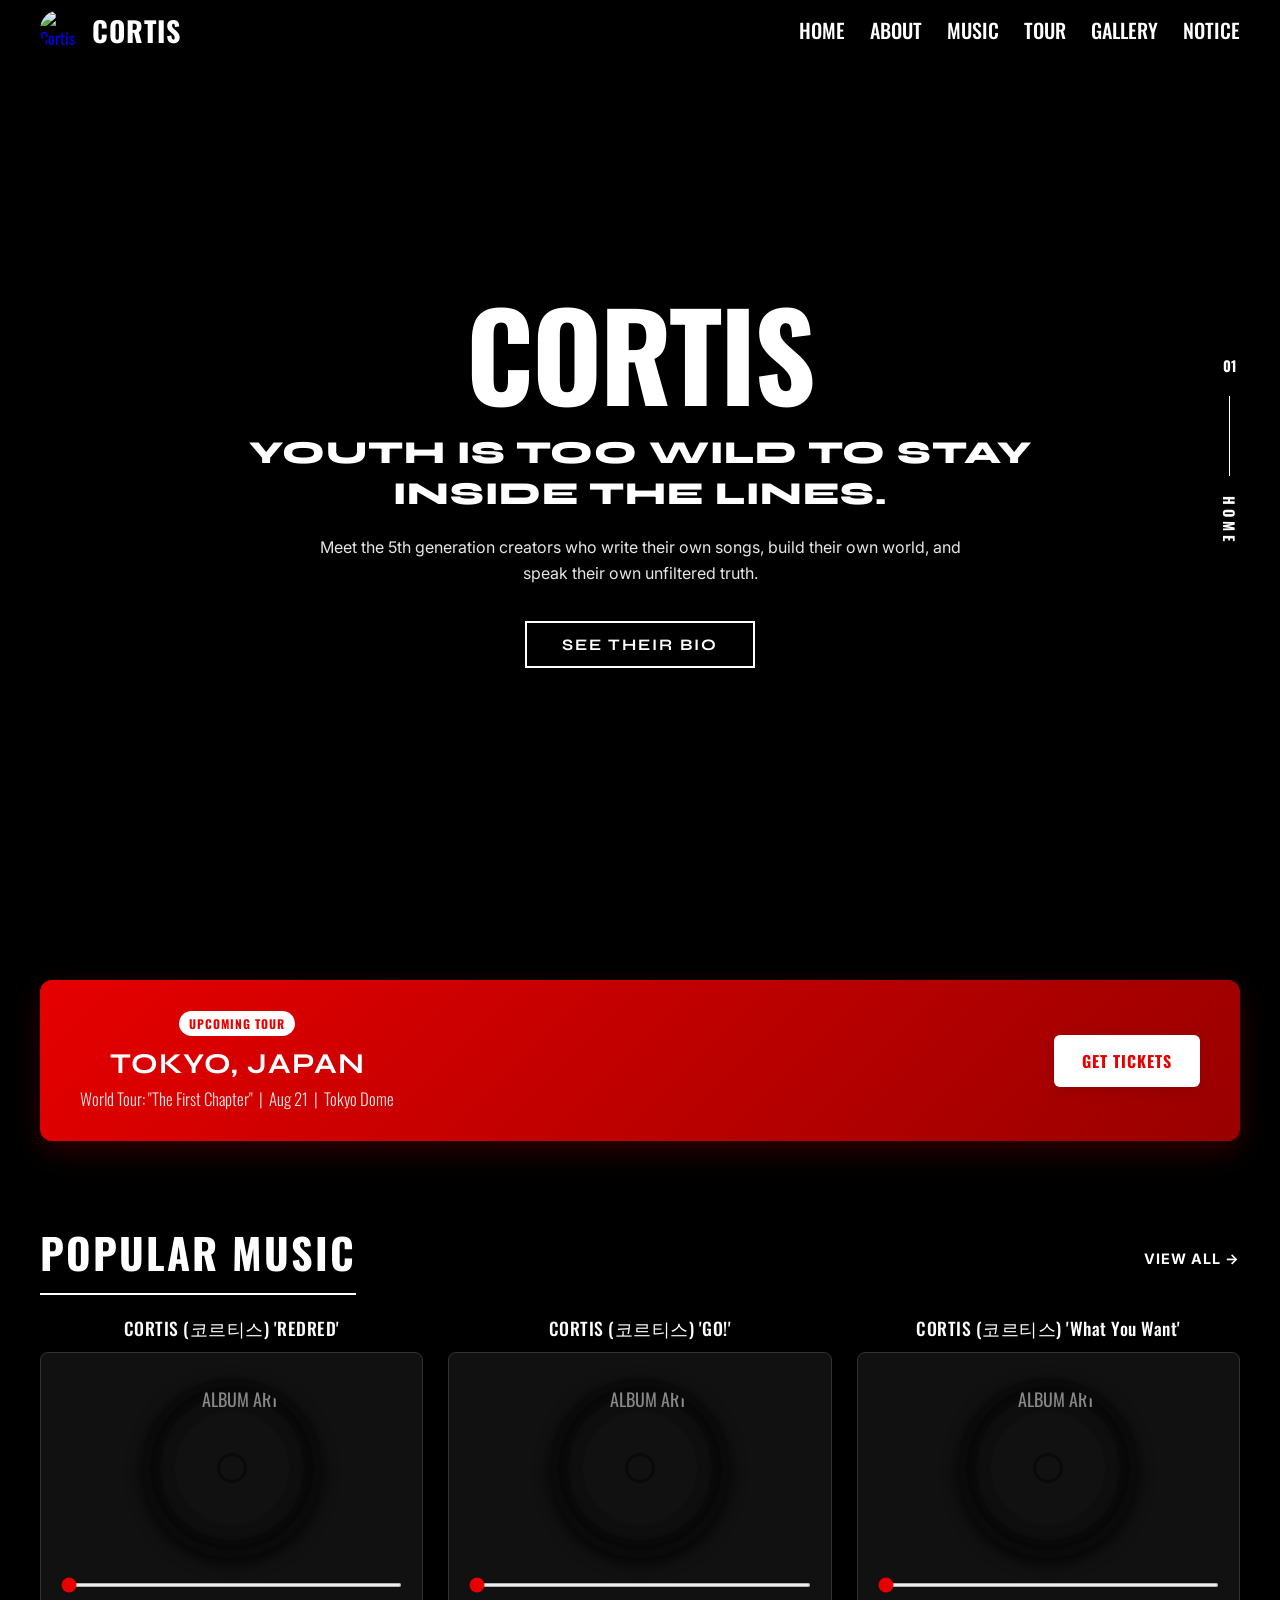
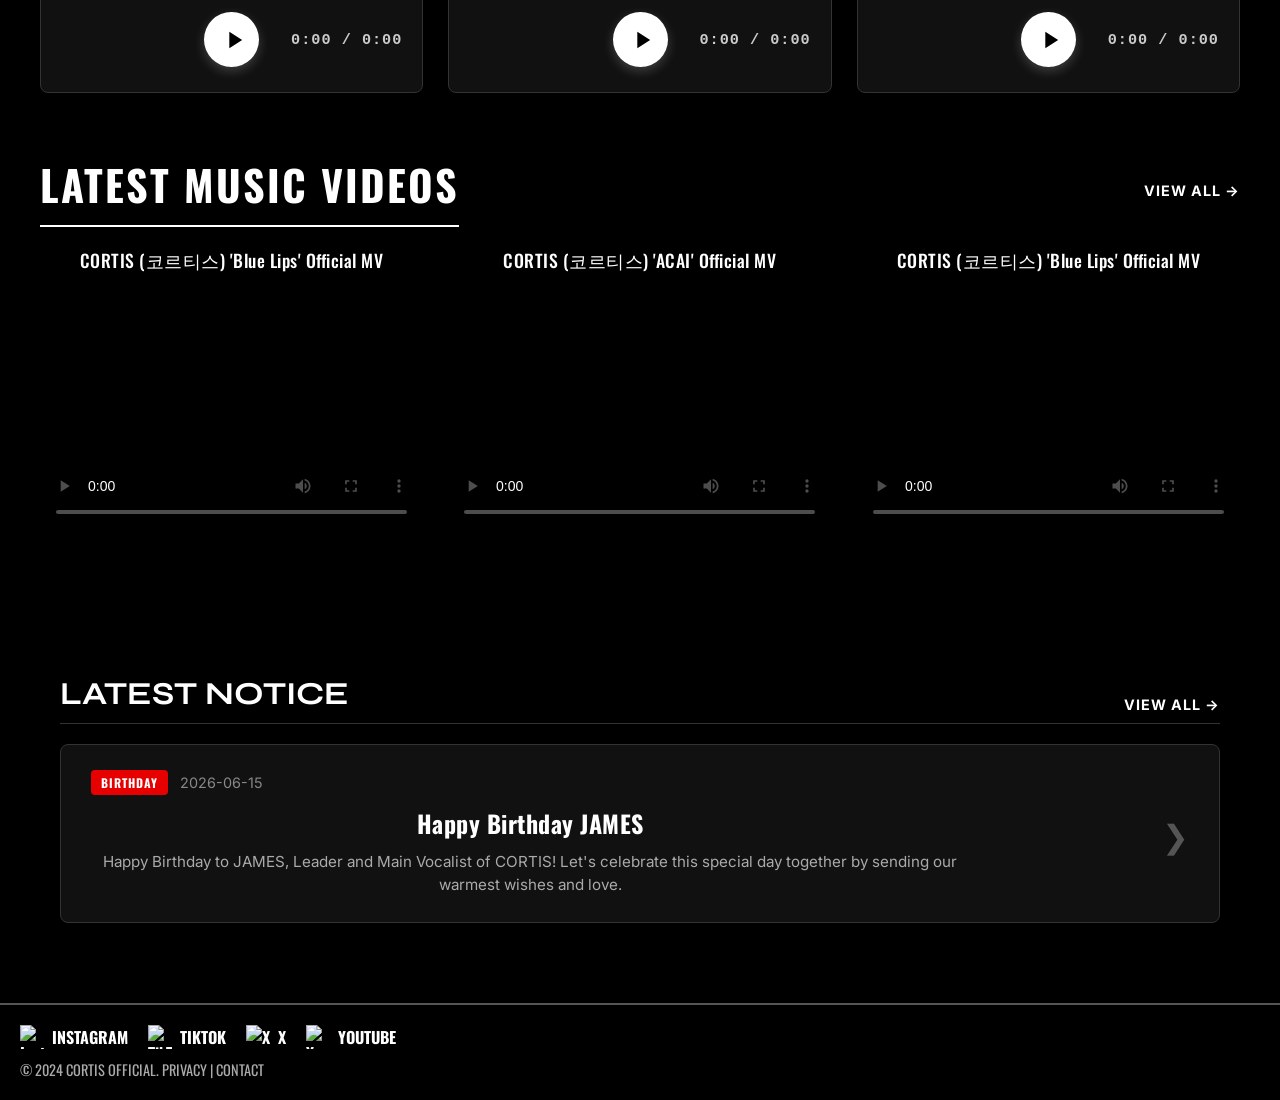
==== index.html @ 3b278965 "Add files via upload" ====
<!DOCTYPE html>
<html lang="en">

<head>
    <meta charset="UTF-8">
    <meta name="viewport" content="width=device-width, initial-scale=1.0">
    <title>Cortis</title>
    <!-- Load Oswald font to match the image font -->
    <link rel="preconnect" href="https://fonts.googleapis.com">
    <link rel="preconnect" href="https://fonts.gstatic.com" crossorigin>
    <link
        href="https://fonts.googleapis.com/css2?family=Oswald:wght@500;700&family=Inter:wght@400&family=Syne:wght@800&display=swap"
        rel="stylesheet">
    <link rel="stylesheet" href="index.css
    ">
</head>

<body>

    <!-- Header / Navigation Bar -->
    <header>
        <div class="logo-container">
            <a href="index.html" class="profile-logo" style="text-decoration: none;">
                <img src="images/CORTISLOGO.png" alt="Cortis Logo">
            </a>
            <a href="index.html" class="logo-brand">CORTIS</a>
        </div>

        <nav class="nav-menu" id="navMenu">
            <a href="index.html">HOME</a>
            <a href="about.html">ABOUT</a>
            <div class="dropdown">
                <a href="music.html">MUSIC</a>
                <div class="dropdown-content">
                    <a href="videos.html">VIDEOS</a>
                </div>
            </div>
            <a href="jadwal_konser.html">TOUR</a>
            <a href="galeri.html">GALLERY</a>
            <a href="notice.html">NOTICE</a>
        </nav>

        <button class="menu-toggle" id="menuToggle" aria-label="Toggle Menu">
            <span class="bar"></span>
            <span class="bar"></span>
            <span class="bar"></span>
        </button>
    </header>

    <!-- SIDE INDICATOR -->
    <div class="side-indicator">
        <div class="side-number">01</div>
        <div class="side-line"></div>
        <div class="side-text">HOME</div>
    </div>

    <!-- Main Content -->
    <main>
        <div class="main">
            <div class="hero-content">
                <!-- Main Title -->
                <h1 class="main-title">CORTIS</h1>
                <p class="hero-tagline">YOUTH IS TOO WILD TO STAY<br>INSIDE THE LINES.</p>
                <p class="hero-desc">
                    Meet the 5th generation creators who write their own songs, build their own world, and speak their
                    own unfiltered truth.
                </p>

                <!-- Action Button -->
                <a href="about.html" class="bio-btn">SEE THEIR BIO</a>
            </div>
        </div>
        <div class="scroll-content-area">

            <!-- UPCOMING TOUR BANNER -->
            <div class="tour-banner" style="max-width: 1200px; width: 100%; margin: 0 auto 40px auto; background: linear-gradient(135deg, #e60000 0%, #990000 100%); color: white; padding: 30px 40px; border-radius: 12px; display: flex; justify-content: space-between; align-items: center; flex-wrap: wrap; gap: 20px; box-shadow: 0 10px 30px rgba(230, 0, 0, 0.2);">
                <div>
                    <span style="display: inline-block; background: #fff; color: #e60000; font-size: 0.75rem; font-weight: bold; padding: 4px 10px; border-radius: 20px; margin-bottom: 10px; letter-spacing: 1px;">UPCOMING TOUR</span>
                    <h2 style="margin: 0; font-family: 'Syne', sans-serif; font-size: 1.8rem; letter-spacing: 1px; text-transform: uppercase;">Tokyo, Japan</h2>
                    <p style="margin: 5px 0 0 0; font-size: 1.05rem; opacity: 0.9; font-weight: 300;">World Tour: "The First Chapter" &nbsp;|&nbsp; Aug 21 &nbsp;|&nbsp; Tokyo Dome</p>
                </div>
                <a href="jadwal_konser.html" style="background: white; color: #e60000; padding: 14px 28px; text-decoration: none; font-weight: bold; border-radius: 6px; font-size: 1rem; text-transform: uppercase; letter-spacing: 1px; transition: transform 0.2s, box-shadow 0.2s; box-shadow: 0 4px 15px rgba(0,0,0,0.1);" onmouseover="this.style.transform='translateY(-2px)'; this.style.boxShadow='0 6px 20px rgba(0,0,0,0.15)'" onmouseout="this.style.transform='translateY(0)'; this.style.boxShadow='0 4px 15px rgba(0,0,0,0.1)'">Get Tickets</a>
            </div>
            <!-- AREA AFTER SCROLL: MUSIC & VIDEO SECTION -->
            <div class="media-section">
                <!-- Music Section -->
                <div class="music-block">
                    <div style="display: flex; justify-content: space-between; align-items: center; margin-bottom: 20px;">
                        <h2 style="margin: 0;">Popular Music</h2>
                        <a href="music.html" style="color: #fff; text-decoration: none; font-family: 'Inter', sans-serif; font-weight: bold; font-size: 0.9rem; letter-spacing: 1px; transition: opacity 0.2s;" onmouseover="this.style.opacity='0.7'" onmouseout="this.style.opacity='1'">VIEW ALL &rarr;</a>
                    </div>
                    <div class="music-grid">
                        <!-- Local Audio Player -->
                        <div style="display: flex; flex-direction: column; gap: 10px; width: 100%; max-width: 450px;">
                            <h3 style="margin: 0; font-size: 1.1rem; font-weight: 500; letter-spacing: 0.5px;">CORTIS
                                (코르티스) 'REDRED'</h3>
                            <div class="media-card"
                                style="padding: 25px 20px; border-radius: 8px; background: #111; border: 1px solid #333; height: auto; flex-direction: column; justify-content: center; align-items: center; gap: 20px;">
                                <div class="vinyl-record" id="vinylRecord" style="margin-bottom: 5px;">
                                    <img src="thumnails music/thumnail music 1.jpg" alt="Album Art">
                                    <div class="vinyl-hole"></div>
                                </div>

                                <!-- Progress Bar -->
                                <input type="range" id="progressBar" value="0" min="0" max="100"
                                    style="width: 100%; cursor: pointer; accent-color: #e60000; height: 4px; margin-bottom: 5px; background: #333; outline: none; border-radius: 2px;">

                                <!-- Controls Row -->
                                <div
                                    style="width: 100%; display: flex; justify-content: space-between; align-items: center;">
                                    <div style="flex: 1;"></div>
                                    <button id="playPauseBtn"
                                        style="background: #ffffff; border: none; width: 55px; height: 55px; border-radius: 50%; display: flex; justify-content: center; align-items: center; cursor: pointer; transition: transform 0.2s ease, background 0.2s; box-shadow: 0 4px 12px rgba(255,255,255,0.2);"
                                        onmouseover="this.style.transform='scale(1.1)'; this.style.background='#f0f0f0'"
                                        onmouseout="this.style.transform='scale(1)'; this.style.background='#ffffff'">
                                        <!-- Play Icon -->
                                        <svg id="playIcon" viewBox="0 0 24 24" width="28" height="28" fill="#000000"
                                            style="margin-left: 4px;">
                                            <path d="M8 5v14l11-7z" />
                                        </svg>
                                        <!-- Pause Icon -->
                                        <svg id="pauseIcon" viewBox="0 0 24 24" width="28" height="28" fill="#000000"
                                            style="display: none;">
                                            <path d="M6 19h4V5H6v14zm8-14v14h4V5h-4z" />
                                        </svg>
                                    </button>
                                    <div style="flex: 1; display: flex; justify-content: flex-end;">
                                        <span id="timeDisplay"
                                            style="color: #ccc; font-size: 0.95rem; font-family: monospace; letter-spacing: 1px; font-weight: bold;">0:00
                                            / 0:00</span>
                                    </div>
                                    <audio id="audioPlayer" style="display: none;">
                                        <source src="musics/CORTIS (코르티스) 'REDRED'.mp3" type="audio/mpeg">
                                    </audio>
                                </div>
                            </div>
                        </div>
                        <!-- Audio Player 2: GO! -->
                        <div style="display: flex; flex-direction: column; gap: 10px; width: 100%; max-width: 450px;">
                            <h3 style="margin: 0; font-size: 1.1rem; font-weight: 500; letter-spacing: 0.5px;">CORTIS
                                (코르티스) 'GO!'</h3>
                            <div class="media-card"
                                style="padding: 25px 20px; border-radius: 8px; background: #111; border: 1px solid #333; height: auto; flex-direction: column; justify-content: center; align-items: center; gap: 20px;">
                                <div class="vinyl-record" id="vinylRecord2" style="margin-bottom: 5px;">
                                    <img src="thumnails music/thumnail music 2.jpg" alt="Album Art">
                                    <div class="vinyl-hole"></div>
                                </div>

                                <!-- Progress Bar -->
                                <input type="range" id="progressBar2" value="0" min="0" max="100"
                                    style="width: 100%; cursor: pointer; accent-color: #e60000; height: 4px; margin-bottom: 5px; background: #333; outline: none; border-radius: 2px;">

                                <!-- Controls Row -->
                                <div
                                    style="width: 100%; display: flex; justify-content: space-between; align-items: center;">
                                    <div style="flex: 1;"></div>
                                    <button id="playPauseBtn2"
                                        style="background: #ffffff; border: none; width: 55px; height: 55px; border-radius: 50%; display: flex; justify-content: center; align-items: center; cursor: pointer; transition: transform 0.2s ease, background 0.2s; box-shadow: 0 4px 12px rgba(255,255,255,0.2);"
                                        onmouseover="this.style.transform='scale(1.1)'; this.style.background='#f0f0f0'"
                                        onmouseout="this.style.transform='scale(1)'; this.style.background='#ffffff'">
                                        <svg id="playIcon2" viewBox="0 0 24 24" width="28" height="28" fill="#000000"
                                            style="margin-left: 4px;">
                                            <path d="M8 5v14l11-7z" />
                                        </svg>
                                        <svg id="pauseIcon2" viewBox="0 0 24 24" width="28" height="28" fill="#000000"
                                            style="display: none;">
                                            <path d="M6 19h4V5H6v14zm8-14v14h4V5h-4z" />
                                        </svg>
                                    </button>
                                    <div style="flex: 1; display: flex; justify-content: flex-end;">
                                        <span id="timeDisplay2"
                                            style="color: #ccc; font-size: 0.95rem; font-family: monospace; letter-spacing: 1px; font-weight: bold;">0:00
                                            / 0:00</span>
                                    </div>
                                    <audio id="audioPlayer2" style="display: none;">
                                        <source src="musics/CORTIS (코르티스) 'GO!'.mp3" type="audio/mpeg">
                                    </audio>
                                </div>
                            </div>
                        </div>
                        <!-- Audio Player 3: What You Want -->
                        <div style="display: flex; flex-direction: column; gap: 10px; width: 100%; max-width: 450px;">
                            <h3 style="margin: 0; font-size: 1.1rem; font-weight: 500; letter-spacing: 0.5px;">CORTIS
                                (코르티스) 'What You Want'</h3>
                            <div class="media-card"
                                style="padding: 25px 20px; border-radius: 8px; background: #111; border: 1px solid #333; height: auto; flex-direction: column; justify-content: center; align-items: center; gap: 20px;">
                                <div class="vinyl-record" id="vinylRecord3" style="margin-bottom: 5px;">
                                    <img src="thumnails music/thumnail music what you want.jpg" alt="Album Art">
                                    <div class="vinyl-hole"></div>
                                </div>

                                <!-- Progress Bar -->
                                <input type="range" id="progressBar3" value="0" min="0" max="100"
                                    style="width: 100%; cursor: pointer; accent-color: #e60000; height: 4px; margin-bottom: 5px; background: #333; outline: none; border-radius: 2px;">

                                <!-- Controls Row -->
                                <div
                                    style="width: 100%; display: flex; justify-content: space-between; align-items: center;">
                                    <div style="flex: 1;"></div>
                                    <button id="playPauseBtn3"
                                        style="background: #ffffff; border: none; width: 55px; height: 55px; border-radius: 50%; display: flex; justify-content: center; align-items: center; cursor: pointer; transition: transform 0.2s ease, background 0.2s; box-shadow: 0 4px 12px rgba(255,255,255,0.2);"
                                        onmouseover="this.style.transform='scale(1.1)'; this.style.background='#f0f0f0'"
                                        onmouseout="this.style.transform='scale(1)'; this.style.background='#ffffff'">
                                        <svg id="playIcon3" viewBox="0 0 24 24" width="28" height="28" fill="#000000"
                                            style="margin-left: 4px;">
                                            <path d="M8 5v14l11-7z" />
                                        </svg>
                                        <svg id="pauseIcon3" viewBox="0 0 24 24" width="28" height="28" fill="#000000"
                                            style="display: none;">
                                            <path d="M6 19h4V5H6v14zm8-14v14h4V5h-4z" />
                                        </svg>
                                    </button>
                                    <div style="flex: 1; display: flex; justify-content: flex-end;">
                                        <span id="timeDisplay3"
                                            style="color: #ccc; font-size: 0.95rem; font-family: monospace; letter-spacing: 1px; font-weight: bold;">0:00
                                            / 0:00</span>
                                    </div>
                                    <audio id="audioPlayer3" style="display: none;">
                                        <source src="musics/CORTIS (코르티스) 'What You Want'.mp3" type="audio/mpeg">
                                    </audio>
                                </div>
                            </div>
                        </div>
                    </div>
                </div>

                <!-- Video Section -->
                <div class="video-block">
                    <div style="display: flex; justify-content: space-between; align-items: center; margin-bottom: 20px;">
                        <h2 style="margin: 0;">Latest Music Videos</h2>
                        <a href="videos.html" style="color: #fff; text-decoration: none; font-family: 'Inter', sans-serif; font-weight: bold; font-size: 0.9rem; letter-spacing: 1px; transition: opacity 0.2s;" onmouseover="this.style.opacity='0.7'" onmouseout="this.style.opacity='1'">VIEW ALL &rarr;</a>
                    </div>
                    <div class="video-grid">
                        <div style="display: flex; flex-direction: column; gap: 10px;">
                            <h3 style="margin: 0; font-size: 1.1rem; font-weight: 500; letter-spacing: 0.5px;">CORTIS
                                (코르티스) 'Blue Lips' Official MV</h3>
                            <div class="media-card"
                                style="padding: 0; overflow: hidden; border: none; border-radius: 8px; background: #000; flex-grow: 1;">
                                <video width="100%" height="100%" controls style="object-fit: cover; outline: none;"
                                    poster="thumnails/thumnail 1.jpg">
                                    <source src="videos/YTDown.com_YouTube_Media_hOIY3OhvD94_001_1080p.mp4"
                                        type="video/mp4">
                                    Your browser does not support video playback.
                                </video>
                            </div>
                        </div>
                        <div style="display: flex; flex-direction: column; gap: 10px;">
                            <h3 style="margin: 0; font-size: 1.1rem; font-weight: 500; letter-spacing: 0.5px;">CORTIS
                                (코르티스) 'ACAI' Official MV</h3>
                            <div class="media-card"
                                style="padding: 0; overflow: hidden; border: none; border-radius: 8px; background: #000; flex-grow: 1;">
                                <video width="100%" height="100%" controls style="object-fit: cover; outline: none;"
                                    poster="thumnails/thumnail 2.jpg">
                                    <source src="videos/YTDown.com_YouTube_Media_nCElUD0jvgo_001_1080p.mp4"
                                        type="video/mp4">
                                    Your browser does not support video playback.
                                </video>
                            </div>
                        </div>
                        <div style="display: flex; flex-direction: column; gap: 10px;">
                            <h3 style="margin: 0; font-size: 1.1rem; font-weight: 500; letter-spacing: 0.5px;">CORTIS
                                (코르티스) 'Blue Lips' Official MV</h3>
                            <div class="media-card"
                                style="padding: 0; overflow: hidden; border: none; border-radius: 8px; background: #000; flex-grow: 1;">
                                <video width="100%" height="100%" controls style="object-fit: cover; outline: none;"
                                    poster="thumnails/thumbnail 3.jpg">
                                    <source src="videos/YTDown.com_YouTube_Media_kRpaqR5sbf0_001_1080p.mp4"
                                        type="video/mp4">
                                    Your browser does not support video playback.
                                </video>
                            </div>
                        </div>
                    </div>
                    </div>
                </div>
            </div>

            <!-- LATEST NOTICE SECTION -->
            <div class="latest-notice-section" style="max-width: 1200px; width: 100%; margin: 60px auto 40px auto; padding: 0 20px;">
                <div style="display: flex; justify-content: space-between; align-items: flex-end; border-bottom: 1px solid #333; padding-bottom: 10px; margin-bottom: 20px;">
                    <h2 style="font-family: 'Syne', sans-serif; font-size: 2rem; margin: 0; color: #fff;">LATEST NOTICE</h2>
                    <a href="notice.html" style="color: #fff; text-decoration: none; font-family: 'Inter', sans-serif; font-weight: bold; font-size: 0.9rem; letter-spacing: 1px; transition: opacity 0.2s;" onmouseover="this.style.opacity='0.7'" onmouseout="this.style.opacity='1'">VIEW ALL &rarr;</a>
                </div>
                
                <a href="notice.html" style="text-decoration: none; color: inherit; display: block;">
                    <div class="notice-card" style="background: #111; border: 1px solid #333; border-radius: 8px; padding: 25px 30px; display: flex; justify-content: space-between; align-items: center; transition: background 0.3s, transform 0.2s;" onmouseover="this.style.background='#1a1a1a'; this.style.transform='translateY(-2px)'" onmouseout="this.style.background='#111'; this.style.transform='translateY(0)'">
                        <div style="display: flex; flex-direction: column; gap: 10px; max-width: 80%;">
                            <div style="display: flex; align-items: center; gap: 12px;">
                                <span style="background: #e60000; color: white; padding: 4px 10px; border-radius: 4px; font-size: 0.75rem; font-weight: bold; letter-spacing: 1px; text-transform: uppercase;">Birthday</span>
                                <span style="color: #888; font-family: 'Inter', sans-serif; font-size: 0.9rem;">2026-06-15</span>
                            </div>
                            <h3 style="margin: 0; font-family: 'Oswald', sans-serif; font-size: 1.5rem; letter-spacing: 0.5px; color: #fff;">Happy Birthday JAMES</h3>
                            <p style="margin: 0; color: #aaa; font-family: 'Inter', sans-serif; font-size: 0.95rem; line-height: 1.5; display: -webkit-box; -webkit-line-clamp: 2; -webkit-box-orient: vertical; overflow: hidden;">Happy Birthday to JAMES, Leader and Main Vocalist of CORTIS! Let's celebrate this special day together by sending our warmest wishes and love.</p>
                        </div>
                        <div style="color: #555; font-size: 2rem; transition: color 0.2s;" onmouseover="this.style.color='#fff'" onmouseout="this.style.color='#555'">
                            &#10095;
                        </div>
                    </div>
                </a>
            </div>

        </div>
    </main>

    <!-- FOOTER -->
    <footer>
        <div class="footer-social">
            <a href="https://www.instagram.com/cortis/" target="_blank"
                style="display: flex; align-items: center; gap: 8px; text-decoration: none; color: inherit; transition: opacity 0.2s;"><img src="images/instagram.png" alt="Instagram"
                    class="footer-icon" style="filter: none;"> INSTAGRAM</a>
            <a href="https://www.tiktok.com/@cortis_bighit" target="_blank"
                style="display: flex; align-items: center; gap: 8px; text-decoration: none; color: inherit; transition: opacity 0.2s;"><img src="images/tiktok.png" alt="TikTok"
                    class="footer-icon" style="filter: none;"> TIKTOK</a>
            <a href="https://x.com/cortis_bighit" target="_blank"
                style="display: flex; align-items: center; gap: 8px; text-decoration: none; color: inherit; transition: opacity 0.2s;"><img src="images/x.png" alt="X"
                    class="footer-icon" style="filter: none;" > X</a>
            <a href="https://youtube.com/@cortis_bighit?si=zvE_dOeq7-w3zoBZ" target="_blank"
                style="display: flex; align-items: center; gap: 8px; text-decoration: none; color: inherit; transition: opacity 0.2s;"
                onmouseover="this.style.opacity='0.7'" onmouseout="this.style.opacity='1'">
                <img src="images/Youtube.png" alt="Youtube" class="footer-icon" style="filter: none;"> YOUTUBE
            </a>
        </div>
        <div class="footer-bottom">
            &copy; 2024 CORTIS OFFICIAL. PRIVACY | CONTACT
        </div>
    </footer>

    <script>
        const menuToggle = document.getElementById('menuToggle');
        const navMenu = document.getElementById('navMenu');

        menuToggle.addEventListener('click', () => {
            menuToggle.classList.toggle('active');
            navMenu.classList.toggle('active');
            document.body.classList.toggle('no-scroll');
        });

        // Close menu when a link is clicked
        const navLinks = document.querySelectorAll('.nav-menu a');
        navLinks.forEach(link => {
            link.addEventListener('click', () => {
                menuToggle.classList.remove('active');
                navMenu.classList.remove('active');
                document.body.classList.remove('no-scroll');
            });
        });

        // Custom Audio Player & Vinyl Animation Logic
        const formatTime = (time) => {
            if (isNaN(time)) return "0:00";
            const minutes = Math.floor(time / 60);
            const seconds = Math.floor(time % 60).toString().padStart(2, '0');
            return `${minutes}:${seconds}`;
        };

        // Daftar semua player
        const players = [
            { audio: 'audioPlayer', vinyl: 'vinylRecord', btn: 'playPauseBtn', play: 'playIcon', pause: 'pauseIcon', time: 'timeDisplay', progress: 'progressBar' },
            { audio: 'audioPlayer2', vinyl: 'vinylRecord2', btn: 'playPauseBtn2', play: 'playIcon2', pause: 'pauseIcon2', time: 'timeDisplay2', progress: 'progressBar2' },
            { audio: 'audioPlayer3', vinyl: 'vinylRecord3', btn: 'playPauseBtn3', play: 'playIcon3', pause: 'pauseIcon3', time: 'timeDisplay3', progress: 'progressBar3' }
        ];

        // Fungsi untuk menghentikan semua player lain
        function stopAllExcept(currentAudioId) {
            players.forEach(p => {
                const audio = document.getElementById(p.audio);
                const vinyl = document.getElementById(p.vinyl);
                const playIcn = document.getElementById(p.play);
                const pauseIcn = document.getElementById(p.pause);
                if (p.audio !== currentAudioId && audio && !audio.paused) {
                    audio.pause();
                    if (vinyl) vinyl.style.animationPlayState = 'paused';
                    if (playIcn) playIcn.style.display = 'block';
                    if (pauseIcn) pauseIcn.style.display = 'none';
                }
            });
        }

        // Inisialisasi setiap player
        players.forEach(p => {
            const audio = document.getElementById(p.audio);
            const vinyl = document.getElementById(p.vinyl);
            const btn = document.getElementById(p.btn);
            const playIcn = document.getElementById(p.play);
            const pauseIcn = document.getElementById(p.pause);
            const timeTxt = document.getElementById(p.time);
            const prog = document.getElementById(p.progress);

            if (!audio || !btn) return;

            audio.addEventListener('loadedmetadata', () => {
                timeTxt.textContent = `0:00 / ${formatTime(audio.duration)}`;
                prog.max = audio.duration;
            });

            audio.addEventListener('timeupdate', () => {
                timeTxt.textContent = `${formatTime(audio.currentTime)} / ${formatTime(audio.duration)}`;
                prog.value = audio.currentTime;
            });

            prog.addEventListener('input', () => {
                audio.currentTime = prog.value;
            });

            btn.addEventListener('click', () => {
                if (audio.paused) {
                    stopAllExcept(p.audio);
                    audio.play();
                    playIcn.style.display = 'none';
                    pauseIcn.style.display = 'block';
                    vinyl.style.animationPlayState = 'running';
                } else {
                    audio.pause();
                    playIcn.style.display = 'block';
                    pauseIcn.style.display = 'none';
                    vinyl.style.animationPlayState = 'paused';
                }
            });

            audio.addEventListener('ended', () => {
                playIcn.style.display = 'block';
                pauseIcn.style.display = 'none';
                vinyl.style.animationPlayState = 'paused';
                audio.currentTime = 0;
                prog.value = 0;
                timeTxt.textContent = `0:00 / ${formatTime(audio.duration)}`;
            });
        });
    </script>
</body>

</html>
---- index.css ----
* {
    margin: 0;
    padding: 0;
    box-sizing: border-box;
}

::-webkit-scrollbar {
    display: none;
}
html, body {
    -ms-overflow-style: none;
    scrollbar-width: none;
}

body {
    font-family: 'Oswald', sans-serif;
    background-color: #000000; 
    color: #ffffff;
    display: flex;
    flex-direction: column; /* Memastikan konten memanjang ke bawah dengan rapi */
}

body.no-scroll {
    overflow: hidden;
}

/* --- NAVBAR BARU --- */
header {
    background-color: rgba(0, 0, 0, 0.85);
    backdrop-filter: blur(10px);
    display: flex; 
    align-items: center;
    justify-content: space-between;
    padding: 10px 40px;
    height: 60px;
    width: 100%;
    position: fixed; 
    top: 0;
    left: 0;
    z-index: 10;
}

.logo-container {
    display: flex;
    align-items: center;
    gap: 12px;
}

.logo-brand {
    color: #ffffff;
    font-size: 28px;
    font-weight: 700;
    text-transform: uppercase;
    letter-spacing: 1px;
    text-decoration: none;
}

.profile-logo {
    width: 40px;
    height: 40px;
    border-radius: 50%;
    overflow: hidden; 
    display: flex;
    justify-content: center;
    align-items: center;
}

.profile-logo img {
    width: 100%;
    height: 100%;
    object-fit: cover; 
}

.nav-menu {
    display: flex;
    gap: 25px; 
}

.nav-menu a {
    color: #ffffff;
    text-decoration: none;
    font-size: 20px;
    font-weight: 500;
    text-transform: uppercase;
    transition: opacity 0.2s, color 0.2s;
}

.nav-menu a:hover {
    color: #cccccc;
    opacity: 0.8;
}

.nav-socials {
    display: flex;
    gap: 15px;
    align-items: center;
    margin-left: 20px;
}

.nav-socials a {
    display: flex;
    align-items: center;
}

.social-icon {
    width: 24px;
    height: 24px;
    object-fit: contain;
    filter: invert(1);
    transition: transform 0.2s;
}

.social-icon:hover {
    transform: scale(1.1);
}

/* HAMBURGER TOGGLE BUTTON */
.menu-toggle {
    display: none;
    flex-direction: column;
    justify-content: space-between;
    width: 26px;
    height: 18px;
    background: transparent;
    border: none;
    cursor: pointer;
    padding: 0;
    z-index: 20;
}

.menu-toggle .bar {
    width: 100%;
    height: 2px;
    background-color: #ffffff;
    border-radius: 2px;
    transition: all 0.3s cubic-bezier(0.4, 0, 0.2, 1);
}

/* --- MAIN CONTENT STYLE --- */
main {
    flex: 1;
    display: flex;
    flex-direction: column;
    justify-content: center;
    align-items: center;
    text-align: center;
    margin-top: 60px; /* Agar konten tidak tertutup navbar fixed */
}

/* Bagian Latar Belakang Foto Utama */
.main {
    width: 100%;
    height: calc(100vh - 60px); /* Memenuhi satu layar penuh */
    background-image: url('images/profile.jpg');
    background-repeat: no-repeat;
    background-position: center top; /* Difokuskan ke atas agar wajah idol terlihat jelas */
    background-size: cover;
    background-color: #000000;
    position: relative;
    display: flex;
    justify-content: center;
    align-items: center;
    padding: 20px;
}

/* Efek gelap transparan standar di atas foto */
.main::before {
    content: '';
    position: absolute;
    top: 0;
    left: 0;
    width: 100%;
    height: 100%;
    background-color: rgba(0, 0, 0, 0.45);
    z-index: 1;
}

/* Area Konten di Bawah Foto */
.scroll-content-area {
    width: 100%;
    background-color: #000000; /* Latar belakang hitam polos yang bersih */
    padding: 80px 20px;
    display: flex;
    flex-direction: column;
    justify-content: center;
    align-items: center;
    text-align: center;
}

.hero-content {
    position: relative;
    z-index: 2;
    display: flex;
    flex-direction: column;
    align-items: center;
    max-width: 850px; 
}

.main-title {
    color: #ffffff;
    font-size: 120px;
    font-weight: 700;
    text-transform: uppercase;
    letter-spacing: -2px;
    line-height: 1;
    margin-bottom: 20px;
    text-shadow: 0 4px 15px rgba(0, 0, 0, 0.6);
}

.hero-tagline {
    font-family: 'Syne', sans-serif;
    color: #ffffff;
    font-size: 32px;
    font-weight: 800;
    text-transform: uppercase;
    letter-spacing: 1px;
    line-height: 1.3;
    margin-bottom: 20px;
    text-shadow: 0 4px 12px rgba(0, 0, 0, 0.6);
}

.hero-desc {
    font-family: 'Inter', sans-serif;
    color: #ffffff;
    font-size: 16px;
    font-weight: 400;
    line-height: 1.6;
    max-width: 650px;
    margin-bottom: 35px;
    opacity: 0.9;
    text-shadow: 0 2px 10px rgba(0, 0, 0, 0.6);
}

.bio-btn {
    font-family: 'Syne', sans-serif;
    color: #ffffff;
    font-size: 16px;
    font-weight: 700;
    text-transform: uppercase;
    text-decoration: none;
    letter-spacing: 2px;
    border: 2px solid #ffffff; 
    padding: 12px 35px;
    margin-bottom: 0;
    transition: all 0.3s ease;
}

.bio-btn:hover {
    background-color: #ffffff;
    color: #000000; 
}

/* --- STYLING TAMBAHAN UNTUK MUSIC & VIDEO --- */
.media-section {
    width: 100%;
    max-width: 1200px; /* Diperlebar agar 3 video sejajar memiliki ruang yang cukup */
    margin-top: 40px;
    display: flex;
    flex-direction: column;
    gap: 60px;
}

.media-section h2 {
    font-size: 42px;
    text-transform: uppercase;
    letter-spacing: 2px;
    margin-bottom: 20px;
    border-bottom: 2px solid #ffffff;
    padding-bottom: 10px;
    display: inline-block;
}

.music-grid {
    display: grid;
    grid-template-columns: repeat(auto-fit, minmax(280px, 1fr));
    gap: 25px;
    width: 100%;
}

.video-grid {
    display: grid;
    /* Ini akan membuat video sejajar 3 ke samping di layar lebar, dan otomatis menyesuaikan di HP */
    grid-template-columns: repeat(auto-fit, minmax(300px, 1fr));
    gap: 25px;
    width: 100%;
}

/* Kotak representasi pemutar musik/video */
.media-card {
    background-color: #111111;
    border: 1px solid #333333;
    width: 100%;
    max-width: 450px;
    height: 250px;
    display: flex;
    justify-content: center;
    align-items: center;
    color: #888888;
    font-size: 18px;
    text-transform: uppercase;
}

/* --- Footer --- */
footer {
    border-top: 2px solid #555;
    display: flex;
    flex-direction: column;
    gap: 10px;
    padding: 20px;
    margin-top: 40px;
    background-color: #000;
    width: 100%;
}

.footer-social {
    font-weight: bold;
    display: flex;
    gap: 20px;
    align-items: center;
}

.footer-icon {
    width: 24px;
    height: 24px;
    object-fit: contain;
    filter: invert(1);
}

.footer-bottom {
    font-size: 0.9em;
    color: #aaa;
}

.footer-bottom a {
    color: #aaa;
    text-decoration: none;
}

.footer-bottom a:hover {
    text-decoration: underline;
}

/* =======================================
   RESPONSIVE UNTUK DEVICE TABLET (Lebar layar di bawah 768px)
   ======================================= */
@media screen and (max-width: 1024px) {
    header {
        padding: 10px 20px;
    }
    
    .main-title {
        font-size: 80px;
    }
    
    .hero-tagline {
        font-size: 26px;
    }

    /* Tampilkan Hamburger Menu */
    .menu-toggle {
        display: flex;
    }

    /* Sembunyikan Menu Biasa, Ubah Jadi Full Screen Drawer */
    .nav-menu {
        position: fixed;
        top: 0;
        right: -100%;
        width: 100%;
        height: 100vh;
        background-color: rgba(0, 0, 0, 0.98);
        backdrop-filter: blur(15px);
        flex-direction: column;
        justify-content: center;
        align-items: center;
        gap: 30px;
        transition: right 0.4s cubic-bezier(0.16, 1, 0.3, 1);
        z-index: 15;
    }
    
    .nav-menu.active {
        right: 0;
    }
    
    .nav-menu a {
        font-size: 28px;
        font-weight: 700;
        letter-spacing: 2px;
    }
    
    .nav-socials {
        margin-left: 0;
        margin-top: 20px;
        gap: 25px;
    }

    .social-icon {
        width: 32px;
        height: 32px;
    }

    /* Efek Animasi Hamburger Jadi 'X' */
    .menu-toggle.active .bar:nth-child(1) {
        transform: translateY(8px) rotate(45deg);
    }
    
    .menu-toggle.active .bar:nth-child(2) {
        opacity: 0;
    }
    
    .menu-toggle.active .bar:nth-child(3) {
        transform: translateY(-8px) rotate(-45deg);
    }
}

/* =======================================
   RESPONSIVE UNTUK DEVICE HP (Lebar layar di bawah 480px)
   ======================================= */
@media screen and (max-width: 480px) {
    .logo-brand {
        font-size: 22px;
    }

    .main-title {
        font-size: 55px;
        margin-bottom: 15px;
    }

    .hero-tagline {
        font-size: 20px;
        line-height: 1.2;
    }

    .hero-desc {
        font-size: 14px;
        line-height: 1.5;
        margin-bottom: 25px;
    }
    
    .bio-btn {
        font-size: 14px;
        padding: 10px 25px;
    }
}

/* =======================================
   VINYL RECORD ANIMATION
   ======================================= */
.vinyl-record {
    width: 180px;
    height: 180px;
    border-radius: 50%;
    background-color: #111;
    border: 8px solid #0a0a0a;
    box-shadow: 0 5px 15px rgba(0,0,0,0.8), inset 0 0 20px rgba(0,0,0,0.8);
    position: relative;
    display: flex;
    justify-content: center;
    align-items: center;
    overflow: hidden;
    animation: spin-vinyl 12s linear infinite;
    animation-play-state: paused;
}

.vinyl-record img {
    width: 100%;
    height: 100%;
    object-fit: cover;
    border-radius: 50%;
    /* Efek alur garis piringan hitam */
    box-shadow: inset 0 0 0 25px rgba(0,0,0,0.15), inset 0 0 0 10px rgba(0,0,0,0.25);
}

.vinyl-record .vinyl-hole {
    position: absolute;
    width: 30px;
    height: 30px;
    background-color: #111;
    border-radius: 50%;
    border: 3px solid #0a0a0a;
    z-index: 2;
}

@keyframes spin-vinyl {
    100% {
        transform: rotate(360deg);
    }
}

/* --- Side Indicator --- */
.side-indicator {
    position: fixed;
    right: 40px;
    top: 50%;
    transform: translateY(-50%);
    display: flex;
    flex-direction: column;
    align-items: center;
    gap: 20px;
    z-index: 100;
}

.side-number {
    font-weight: bold;
    font-size: 0.9em;
    color: #fff;
}

.side-line {
    width: 1px;
    height: 80px;
    background: #fff;
}

.side-text {
    writing-mode: vertical-rl;
    text-orientation: mixed;
    font-weight: bold;
    font-size: 0.9em;
    letter-spacing: 4px;
    color: #fff;
}

@media screen and (max-width: 1024px) {
    .side-indicator {
        display: none;
    }
}

/* --- Dropdown Menu --- */
.dropdown {
    position: relative;
    display: flex;
    align-items: center;
    height: 100%;
}

.dropdown-content {
    visibility: hidden;
    opacity: 0;
    pointer-events: none;
    display: flex;
    position: absolute;
    top: 100%;
    left: 50%;
    transform: translateX(-50%) translateY(10px);
    background: rgba(10, 10, 10, 0.95);
    min-width: 100%;
    white-space: nowrap;
    box-shadow: 0px 8px 16px 0px rgba(0,0,0,0.5);
    z-index: 100;
    flex-direction: column;
    padding: 5px 0;
    border-radius: 4px;
    border: 1px solid rgba(255, 255, 255, 0.1);
    backdrop-filter: blur(10px);
    margin-top: 2px;
    transition: all 0.3s cubic-bezier(0.25, 0.8, 0.25, 1) 0.3s;
}

.dropdown-content::before {
    content: '';
    position: absolute;
    top: -10px;
    left: -20px;
    right: -20px;
    height: 10px;
    background: transparent;
}

.dropdown:hover .dropdown-content {
    visibility: visible;
    opacity: 1;
    pointer-events: auto;
    transform: translateX(-50%) translateY(0);
    transition: all 0.3s cubic-bezier(0.25, 0.8, 0.25, 1) 0s;
}

.dropdown-content a {
    color: white !important;
    padding: 8px 15px !important;
    text-decoration: none;
    display: block;
    text-align: center;
    font-size: 16px !important;
    width: 100%;
    box-sizing: border-box;
    transition: background-color 0.2s, color 0.2s;
}

.dropdown-content a:hover {
    background-color: rgba(255, 255, 255, 0.1);
    color: #cccccc !important;
}

@media screen and (max-width: 1024px) {
    .dropdown {
        flex-direction: column;
        height: auto;
    }
    .dropdown-content {
        position: relative;
        visibility: visible;
        opacity: 1;
        pointer-events: auto;
        top: 0;
        left: 0;
        transform: none;
        box-shadow: none;
        border: none;
        background-color: transparent;
        margin-top: 5px;
    }
    .dropdown-content a {
        font-size: 20px !important;
        padding: 5px 20px !important;
    }
}
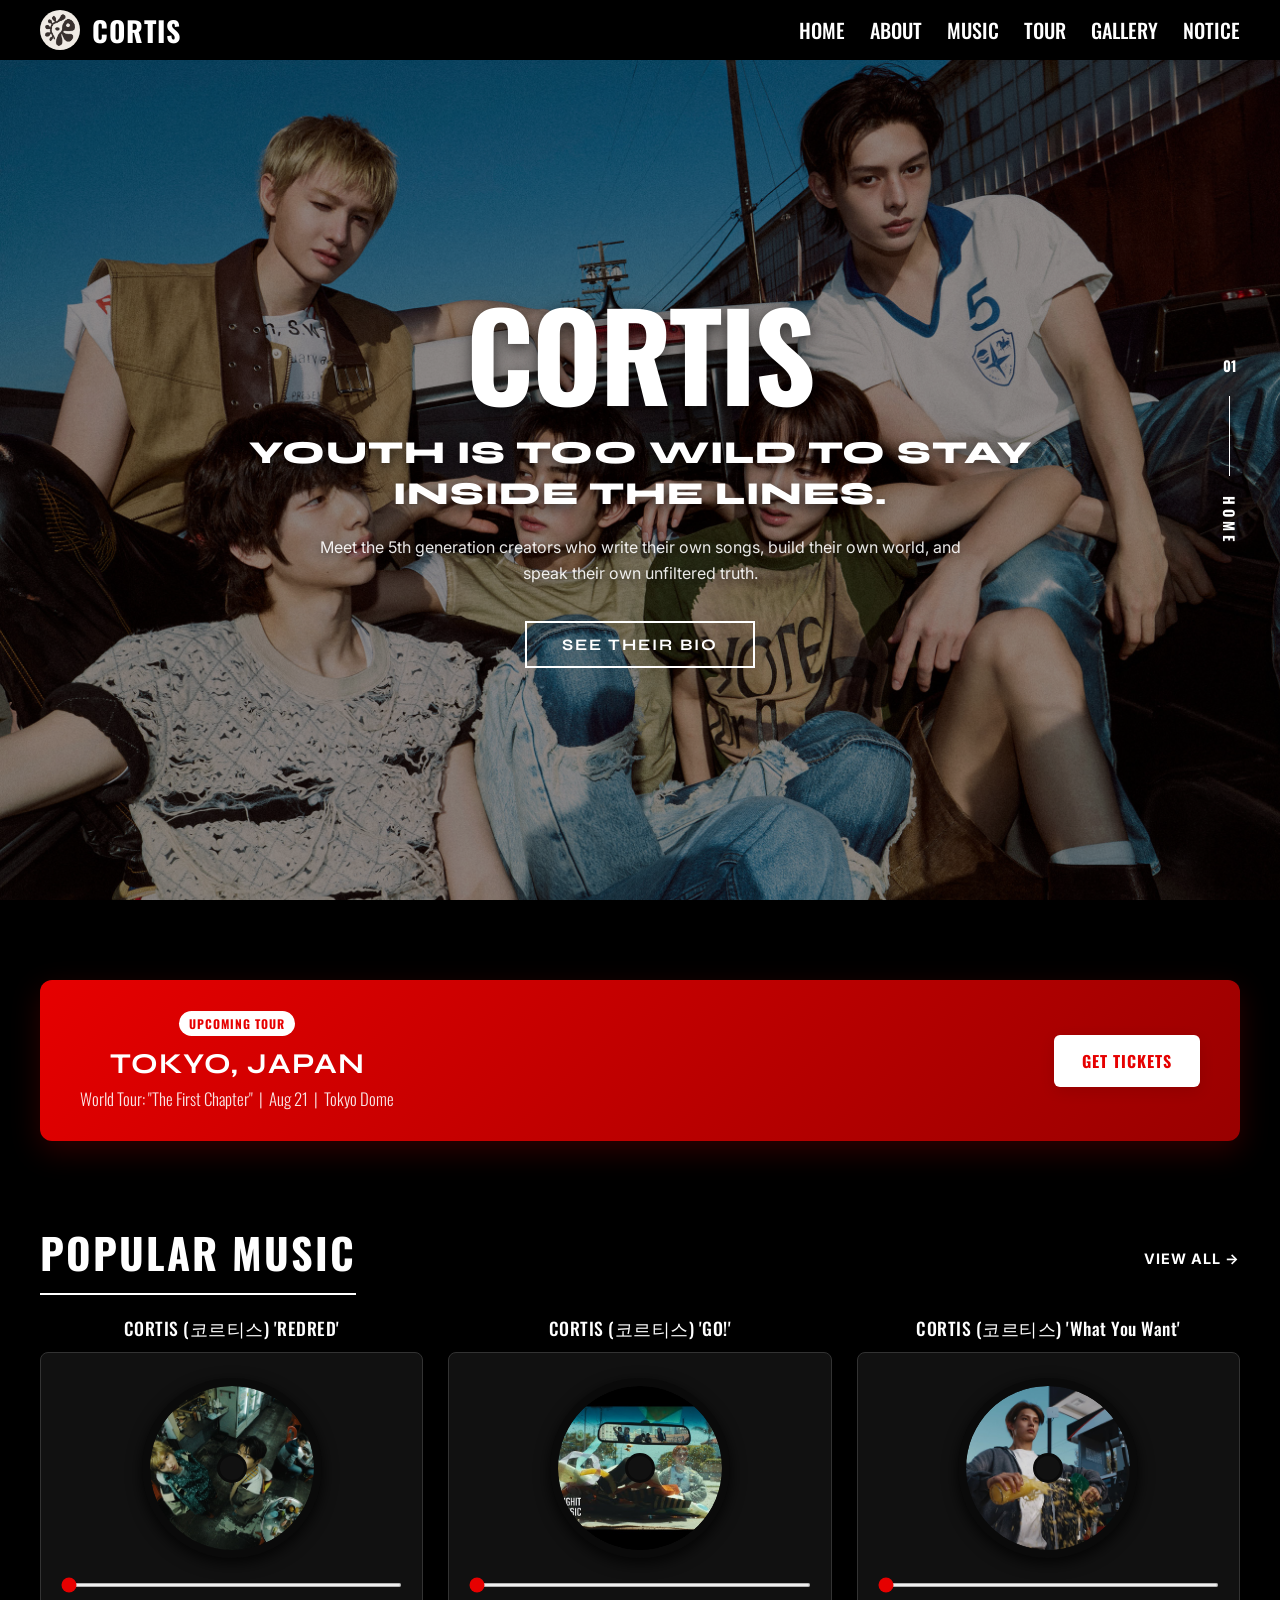
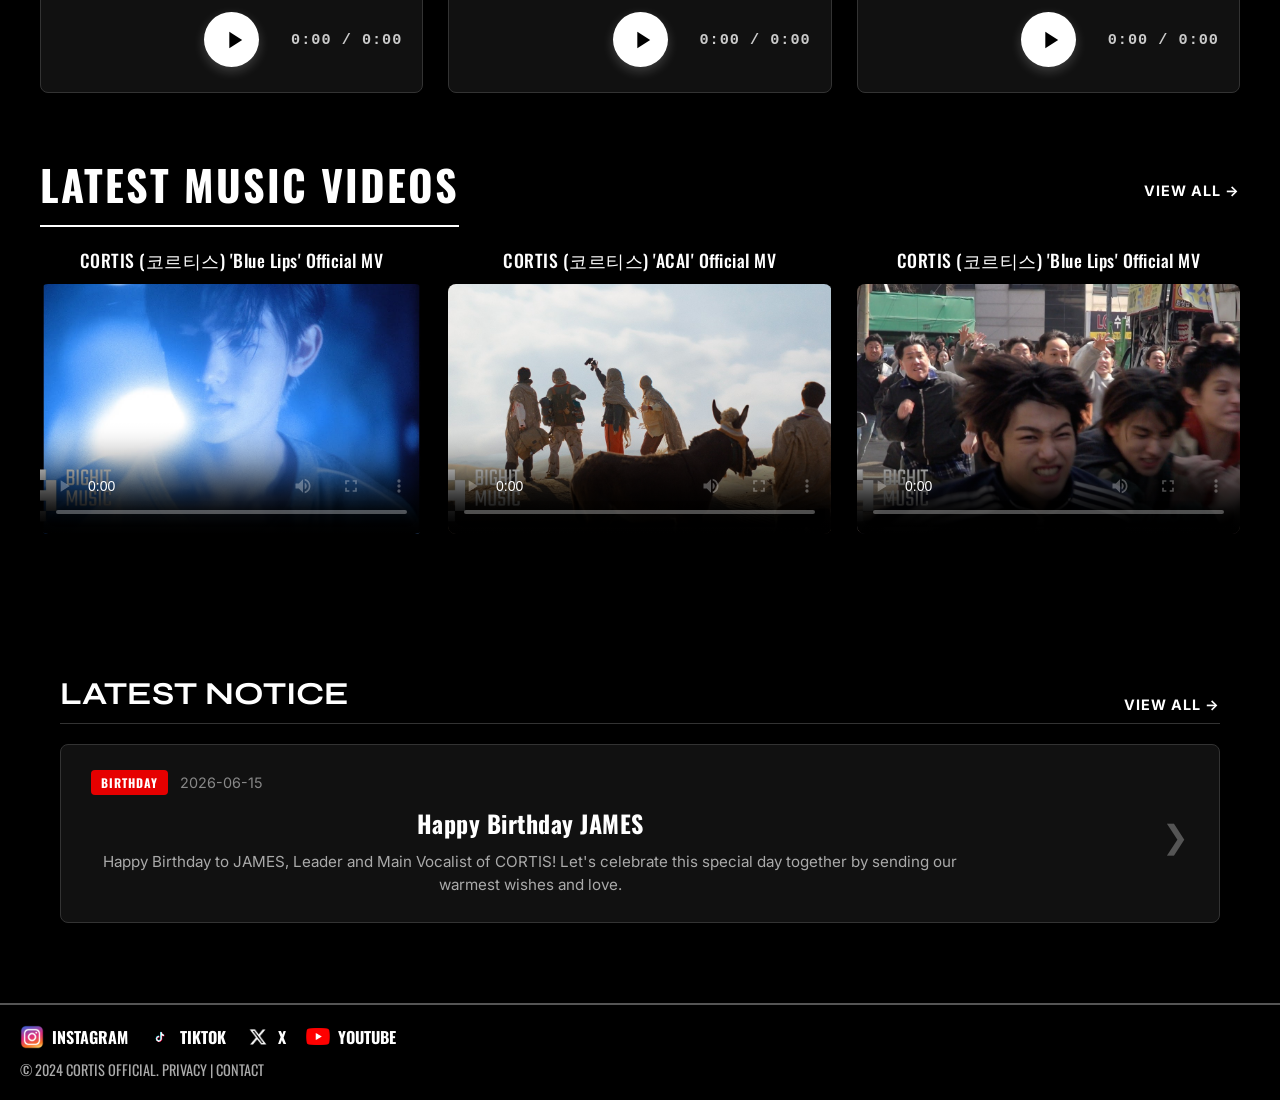
==== commit 7b31a490: "Add files via upload" ====
--- a/index.html
+++ b/index.html
@@ -238,7 +238,7 @@
                                 style="padding: 0; overflow: hidden; border: none; border-radius: 8px; background: #000; flex-grow: 1;">
                                 <video width="100%" height="100%" controls style="object-fit: cover; outline: none;"
                                     poster="thumnails/thumnail 1.jpg">
-                                    <source src="videos/YTDown.com_YouTube_Media_hOIY3OhvD94_001_1080p.mp4"
+                                    <source src="YTDown.com_YouTube_Media_hOIY3OhvD94_001_1080p.mp4"
                                         type="video/mp4">
                                     Your browser does not support video playback.
                                 </video>
@@ -251,7 +251,7 @@
                                 style="padding: 0; overflow: hidden; border: none; border-radius: 8px; background: #000; flex-grow: 1;">
                                 <video width="100%" height="100%" controls style="object-fit: cover; outline: none;"
                                     poster="thumnails/thumnail 2.jpg">
-                                    <source src="videos/YTDown.com_YouTube_Media_nCElUD0jvgo_001_1080p.mp4"
+                                    <source src="YTDown.com_YouTube_Media_nCElUD0jvgo_001_1080p.mp4"
                                         type="video/mp4">
                                     Your browser does not support video playback.
                                 </video>
@@ -264,7 +264,7 @@
                                 style="padding: 0; overflow: hidden; border: none; border-radius: 8px; background: #000; flex-grow: 1;">
                                 <video width="100%" height="100%" controls style="object-fit: cover; outline: none;"
                                     poster="thumnails/thumbnail 3.jpg">
-                                    <source src="videos/YTDown.com_YouTube_Media_kRpaqR5sbf0_001_1080p.mp4"
+                                    <source src="YTDown.com_YouTube_Media_kRpaqR5sbf0_001_1080p.mp4"
                                         type="video/mp4">
                                     Your browser does not support video playback.
                                 </video>
